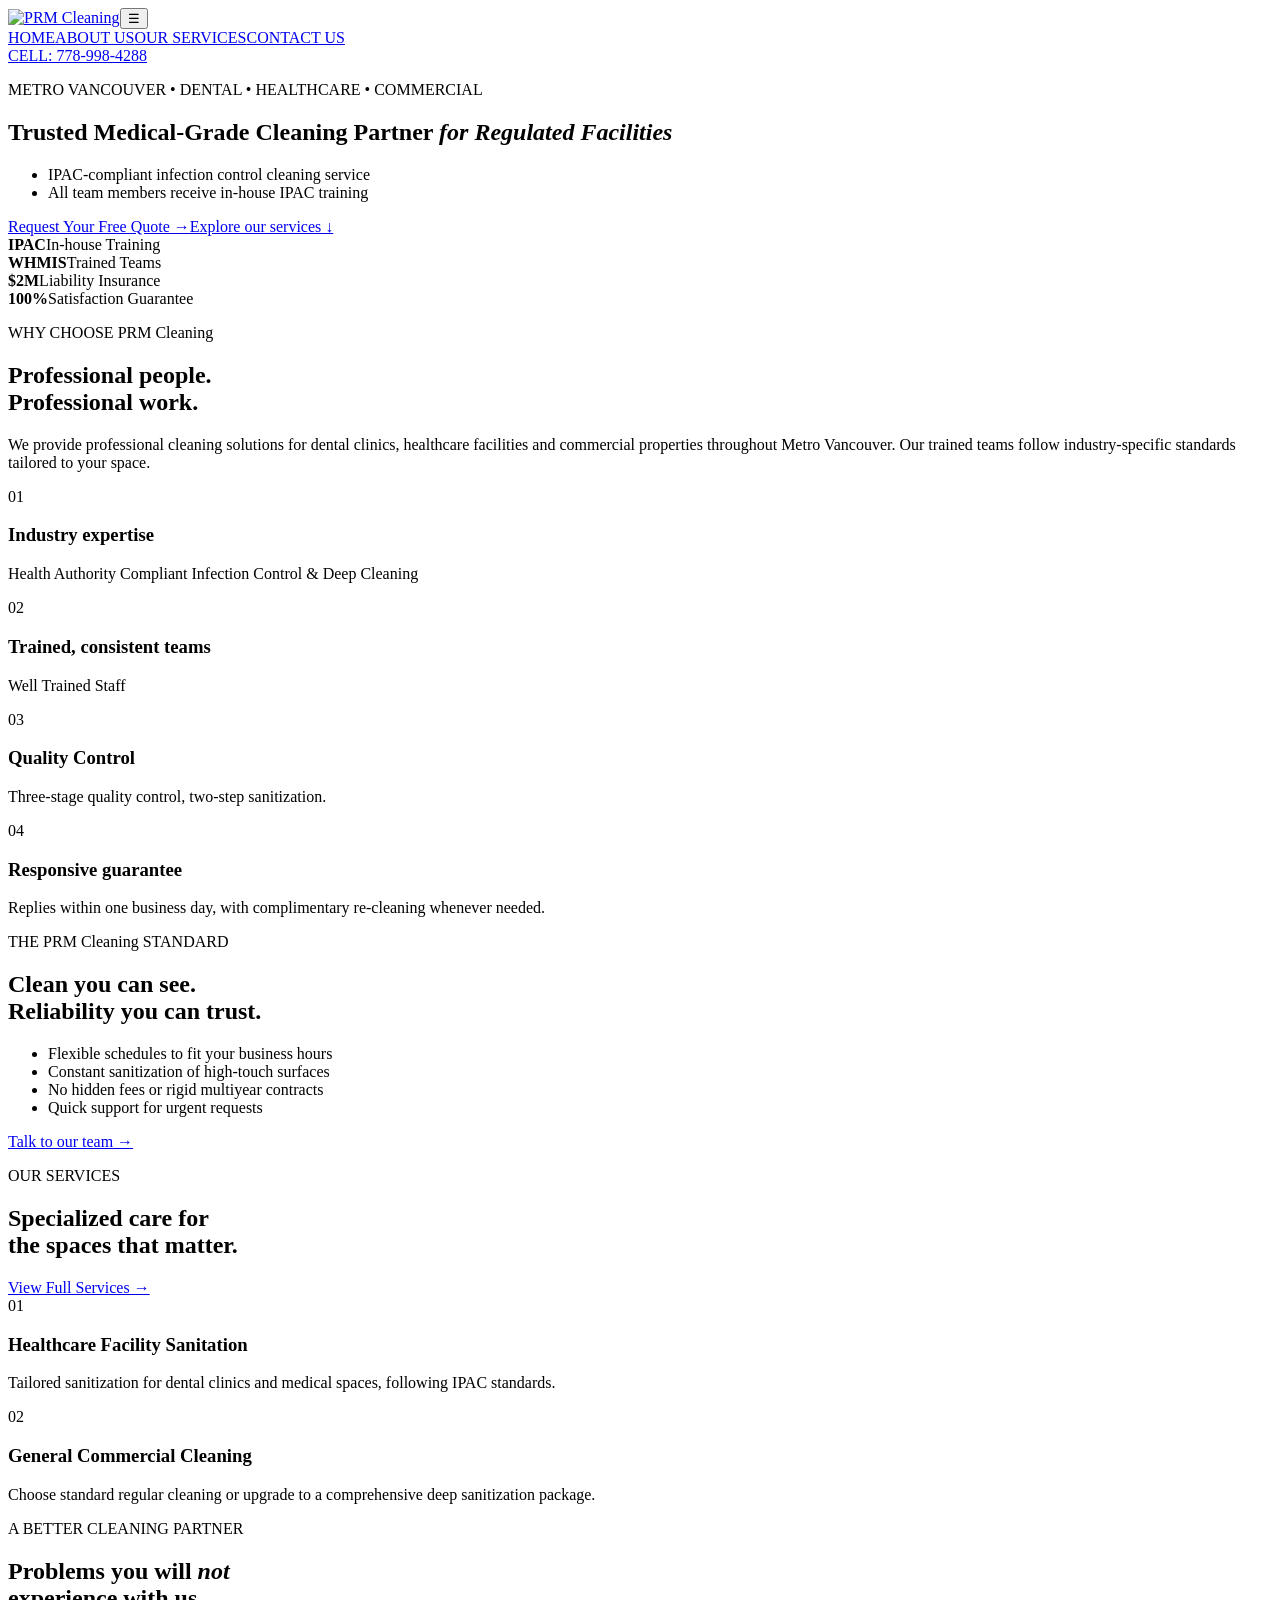
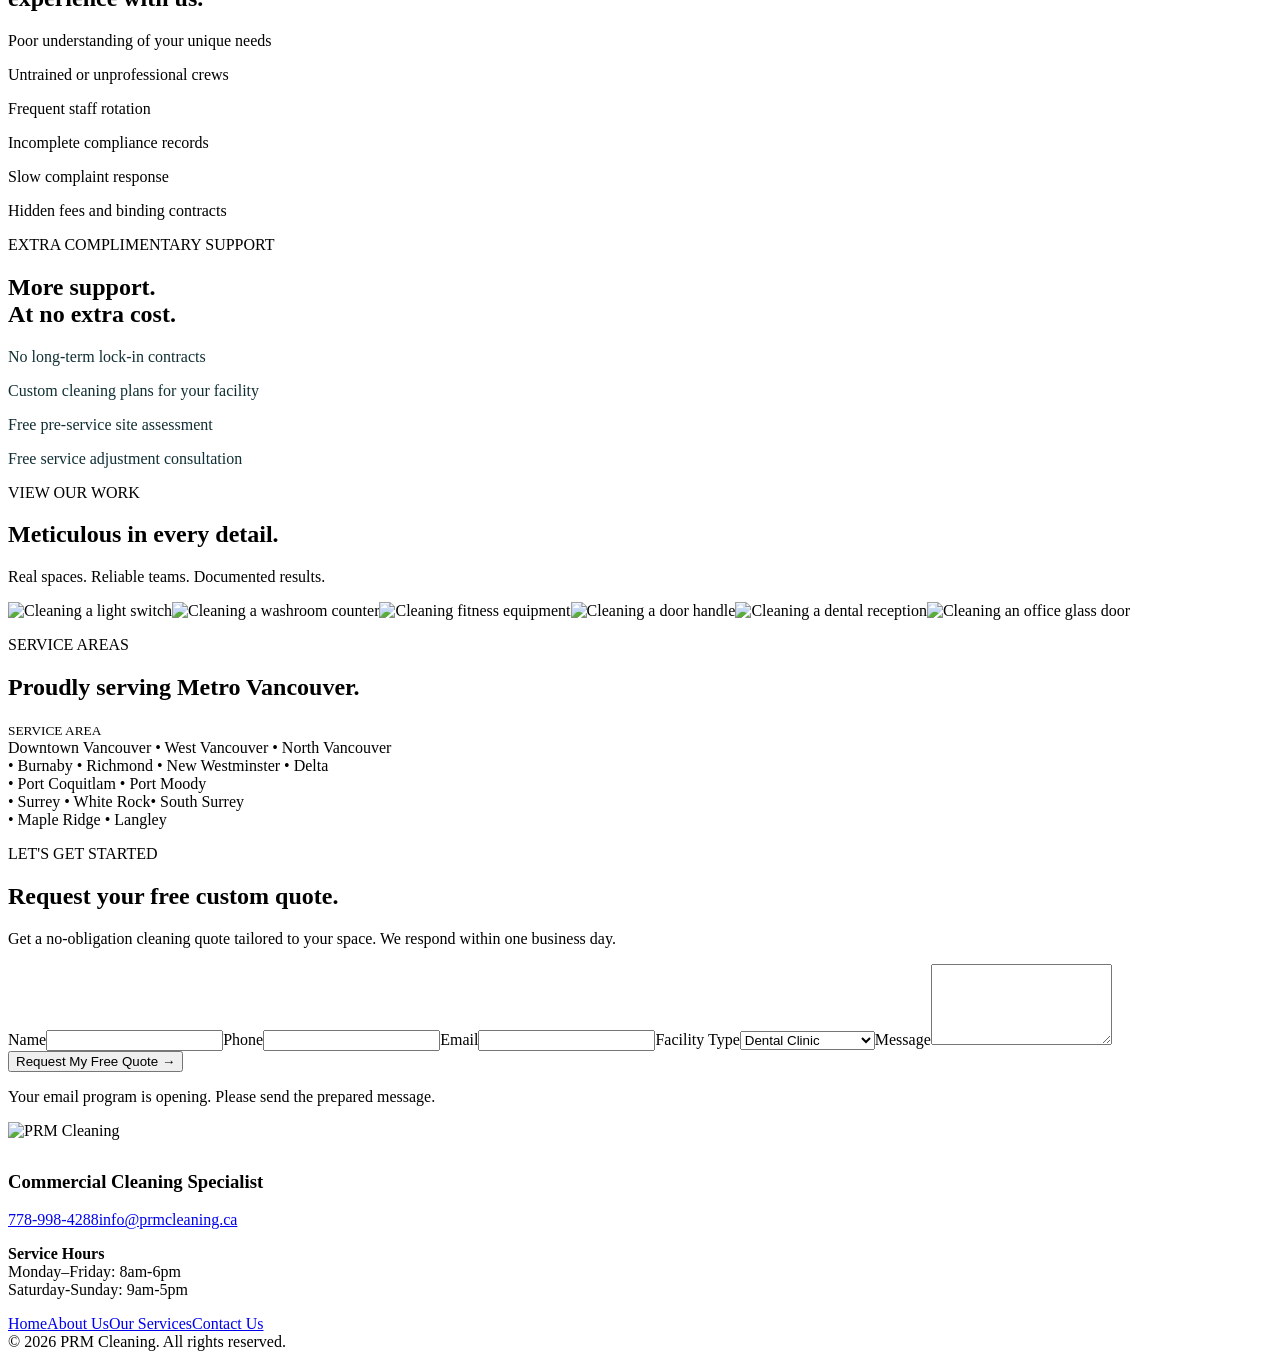
==== index.html @ 51bcb03b "Add files via upload" ====
<!--
PRM Cleaning Official Website Homepage Modification Instructions:
1. Modify Text: Directly locate the English text on the screen within this file and replace it.
2. Replace Images: Place the new images in the `images` folder; if keeping the original filename, no code modification is needed; if renaming, please modify the corresponding image path in `css/style.css`.
3. Add/Delete Sections: Each complete `<section>...</section>` is a section, which can be copied, moved, or deleted entirely. Common colors and responsive layout are in `css/style.css`.
-->
<!doctype html>
<html lang="en">

<head>
  <meta charset="utf-8">
  <meta name="viewport" content="width=device-width,initial-scale=1">
 <meta name="description" content="Professional commercial, medical and dental cleaning across Metro Vancouver. IPAC-aligned cleaning for clinics, healthcare facilities and businesses.">
  <title>Commercial, Medical & Dental Cleaning | Metro Vancouver | PRM Cleaning</title>
  <link rel="icon" type="image/png" href="images/logo.png">
  <link rel="stylesheet" href="css/style.css">
  <script src="js/main.js" defer></script>
  <link rel="canonical" href="https://PRM Cleaningcleaningsolutions.com/">
</head>

<body>
  <header class="site-header"><a class="logo" href="index.html"><img src="images/logo.png" alt="PRM Cleaning "></a><button class="menu-toggle" aria-expanded="false"
      aria-label="Open menu">☰</button>
    <nav class="site-nav"><a class="active" href="index.html">HOME</a><a href="about.html">ABOUT US</a><a
        href="our-service.html">OUR SERVICES</a><a href="contact.html">CONTACT US</a></nav>
    <div class="top-contact"><a href="tel:7789984288">CELL: 778-998-4288</a></div>
  </header>
  <main>
    <section class="home-hero">
      <div class="hero-copy">
        <p class="eyebrow">METRO VANCOUVER • DENTAL • HEALTHCARE • COMMERCIAL</p>
        <h1>Trusted Medical-Grade Cleaning Partner <em>for Regulated Facilities</em></h1>
        <ul class="hero-points">
          <li>IPAC-compliant infection control cleaning service</li>
          <li>All team members receive in-house IPAC training</li>
        </ul>
        <div class="hero-actions"><a class="button" href="#quote">Request Your Free Quote →</a><a
            href="our-service.html">Explore our services ↓</a></div>
      </div>
      <div class="trust-bar">
        <div><strong>IPAC</strong><span>In-house Training</span></div>
        <div><strong>WHMIS</strong><span>Trained Teams</span></div>
        <div><strong>$2M</strong><span>Liability Insurance</span></div>
        <div><strong>100%</strong><span>Satisfaction Guarantee</span></div>
      </div>
    </section>
    <section class="section intro">
      <div>
        <p class="eyebrow dark">WHY CHOOSE PRM Cleaning</p>
        <h2>Professional people.<br>Professional work.</h2>
      </div>
      <p>We provide professional cleaning solutions for dental clinics, healthcare facilities and commercial properties
        throughout Metro Vancouver. Our trained teams follow industry-specific standards tailored to your space.</p>
    </section>
    <section class="features">
      <article><span>01</span>
        <h3>Industry expertise</h3>
        <p>Health Authority Compliant Infection Control & Deep Cleaning</p>
      </article>
      <article><span>02</span>
        <h3>Trained, consistent teams</h3>
        <p>Well Trained Staff</p>
      </article>
      <article><span>03</span>
        <h3>Quality Control</h3>
        <p>Three-stage quality control, two-step sanitization.</p>
      </article>
      <article><span>04</span>
        <h3>Responsive guarantee</h3>
        <p>Replies within one business day, with complimentary re-cleaning whenever needed.</p>
      </article>
    </section>
    <section class="split">
      <div class="split-image" role="img" aria-label="Detailed professional cleaning"></div>
      <div class="split-copy">
        <p class="eyebrow">THE PRM Cleaning STANDARD</p>
        <h2>Clean you can see.<br>Reliability you can trust.</h2>
        <ul class="check-list">
          <li>Flexible schedules to fit your business hours</li>
          <li>Constant sanitization of high-touch surfaces</li>
          <li>No hidden fees or rigid multiyear contracts</li>
          <li>Quick support for urgent requests</li>
        </ul><a class="button light" href="#quote">Talk to our team →</a>
      </div>
    </section>
    <section class="section">
      <div class="section-head" style="align-items: center">
        <div>
          <p class="eyebrow dark">OUR SERVICES</p>
          <h2>Specialized care for<br>the spaces that matter.</h2>
        </div><a class="button" href="our-service.html">View Full Services →</a>
      </div>
      <div class="service-grid">
        <article class="image-card home-dental">
          <div><span>01</span>
            <h3>Healthcare Facility Sanitation</h3>
            <p>Tailored sanitization for dental clinics and medical spaces, following IPAC standards.</p>
          </div>
        </article>
        <article class="image-card home-commercial">
          <div><span>02</span>
            <h3>General Commercial Cleaning</h3>
            <p>Choose standard regular cleaning or upgrade to a comprehensive deep sanitization package.</p>
          </div>
        </article>
      </div>
    </section>
    <section class="section dark-section">
      <div class="section-head">
        <div>
          <p class="eyebrow">A BETTER CLEANING PARTNER</p>
          <h2>Problems you will <em>not</em><br>experience with us.</h2>
        </div>
      </div>
      <div class="problem-grid">
        <p>Poor understanding of your unique needs</p>
        <p>Untrained or unprofessional crews</p>
        <p>Frequent staff rotation</p>
        <p>Incomplete compliance records</p>
        <p>Slow complaint response</p>
        <p>Hidden fees and binding contracts</p>
      </div>
    </section>
    <section class="section">
      <div class="section-head">
        <div>
          <p class="eyebrow dark">EXTRA COMPLIMENTARY SUPPORT</p>
          <h2>More support.<br>At no extra cost.</h2>
        </div>
      </div>
      <div class="extras" style="color:#102f34">
        <p>No long-term lock-in contracts</p>
        <p>Custom cleaning plans for your facility</p>
        <p>Free pre-service site assessment</p>
        <p>Free service adjustment consultation</p>
      </div>
    </section>
    <section class="section">
      <div class="section-head">
        <div>
          <p class="eyebrow dark">VIEW OUR WORK</p>
          <h2>Meticulous in every detail.</h2>
        </div>
        <p>Real spaces. Reliable teams. Documented results.</p>
      </div>
      <div class="gallery"><img src="images/work-1.jpeg" alt="Cleaning a light switch"><img src="images/work-2.jpeg"
          alt="Cleaning a washroom counter"><img src="images/work-3.jpeg" alt="Cleaning fitness equipment"><img
          src="images/work-4.jpeg" alt="Cleaning a door handle"><img src="images/work-5.jpeg"
          alt="Cleaning a dental reception"><img src="images/work-6.jpg" alt="Cleaning an office glass door"></div>
    </section>
    <section class="section areas">
      <p class="eyebrow">SERVICE AREAS</p>
      <h2>Proudly serving Metro Vancouver.</h2>
      <p><small>SERVICE AREA</small><br>Downtown Vancouver • West Vancouver • North Vancouver <br>• Burnaby • Richmond • New Westminster • Delta<br>• Port Coquitlam • Port Moody<br>•  Surrey • White Rock• South Surrey<br>• Maple Ridge • Langley</p>
    </section>
    <section class="section quote" id="quote">
      <div>
        <p class="eyebrow dark">LET'S GET STARTED</p>
        <h2>Request your free custom quote.</h2>
        <p>Get a no-obligation cleaning quote tailored to your space. We respond within one business day.</p>
      </div>
      <form class="quote-form"><label>Name<input name="Name" required></label><label>Phone<input name="Phone" type="tel"
            required></label><label>Email<input name="Email" type="email" required></label><label>Facility Type<select
            name="Facility Type">
            <option>Dental Clinic</option>
            <option>Medical Facility</option>
            <option>Commercial Space</option>
            <option>Residential</option>
          </select></label><label class="full">Message<textarea name="Message" rows="5"></textarea></label><button
          class="button full" type="submit">Request My Free Quote →</button>
        <p class="notice full">Your email program is opening. Please send the prepared message.</p>
      </form>
    </section>
  </main>
  <footer class="site-footer">
    <div class="footer-main">
      <div><img class="footer-logo" src="images/transpernt-logo.png" alt="PRM Cleaning" style=" padding-bottom: 12px;">
        <h3>Commercial Cleaning Specialist</h3>
        <div class="footer-contact"><a href="tel:7789984288">778-998-4288</a><a
            href="mailto:info@prmcleaning.ca">info@prmcleaning.ca</a>
          <p><strong>Service Hours</strong><br>Monday–Friday: 8am-6pm<br>Saturday-Sunday: 9am-5pm</p> 
        </div>
      </div>
      <nav class="footer-links"><a href="index.html">Home</a><a href="about.html">About Us</a><a
          href="our-service.html">Our Services</a><a href="contact.html">Contact Us</a></nav>
    </div>
    <div class="footer-bottom">© 2026 PRM Cleaning. All rights reserved.</div>
  </footer>
</body>

</html>
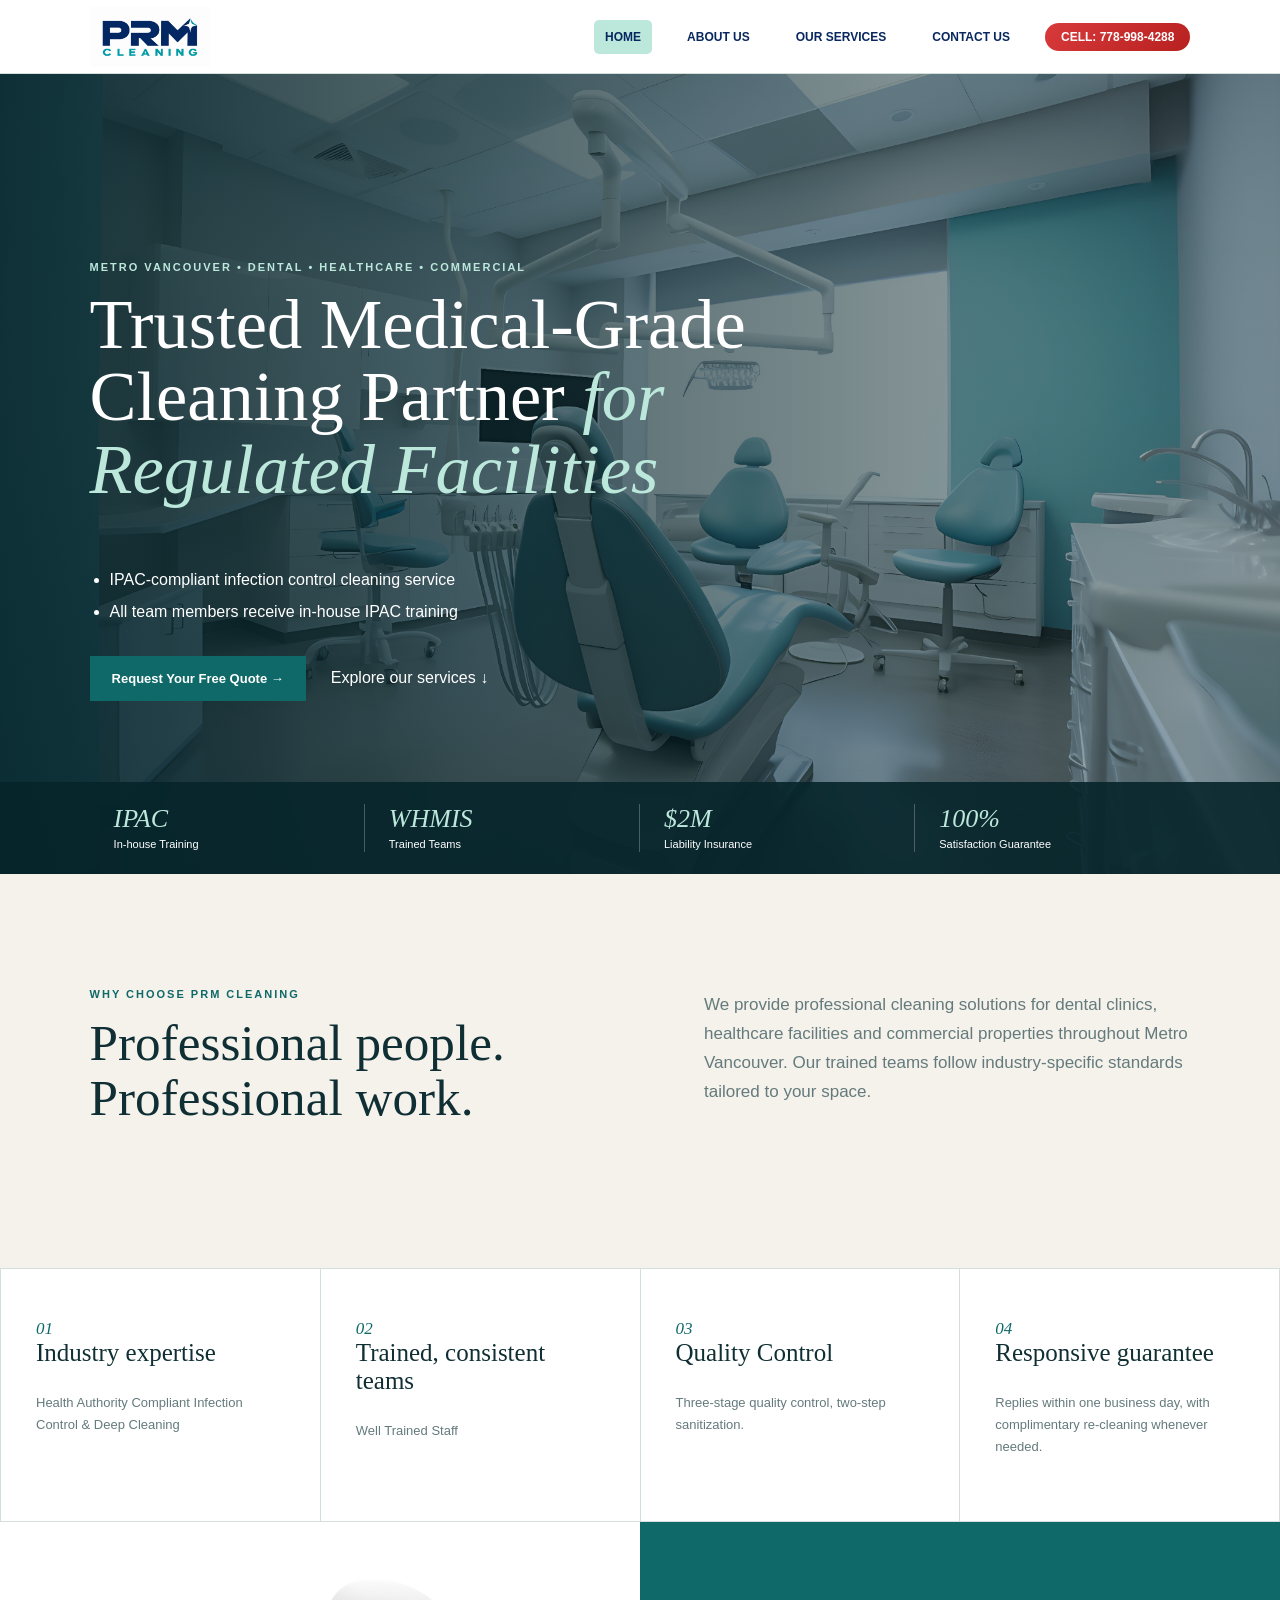
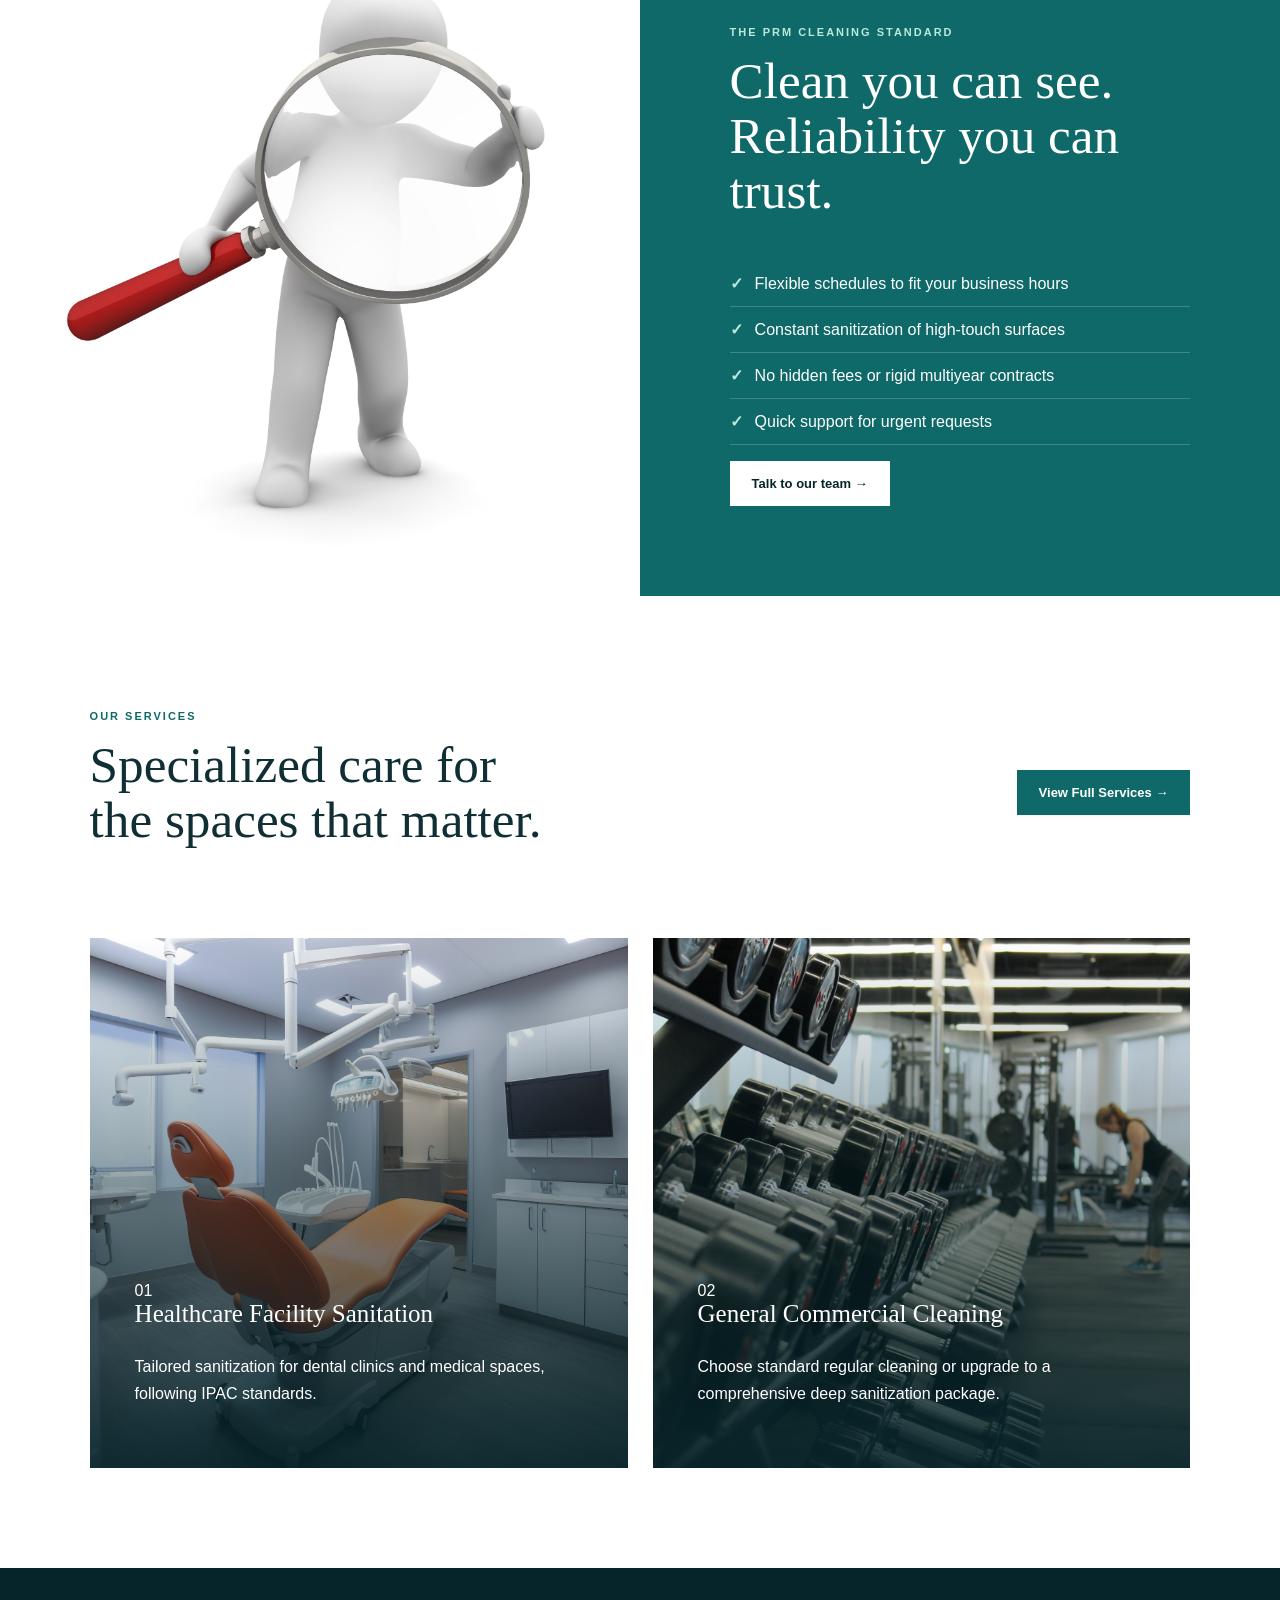
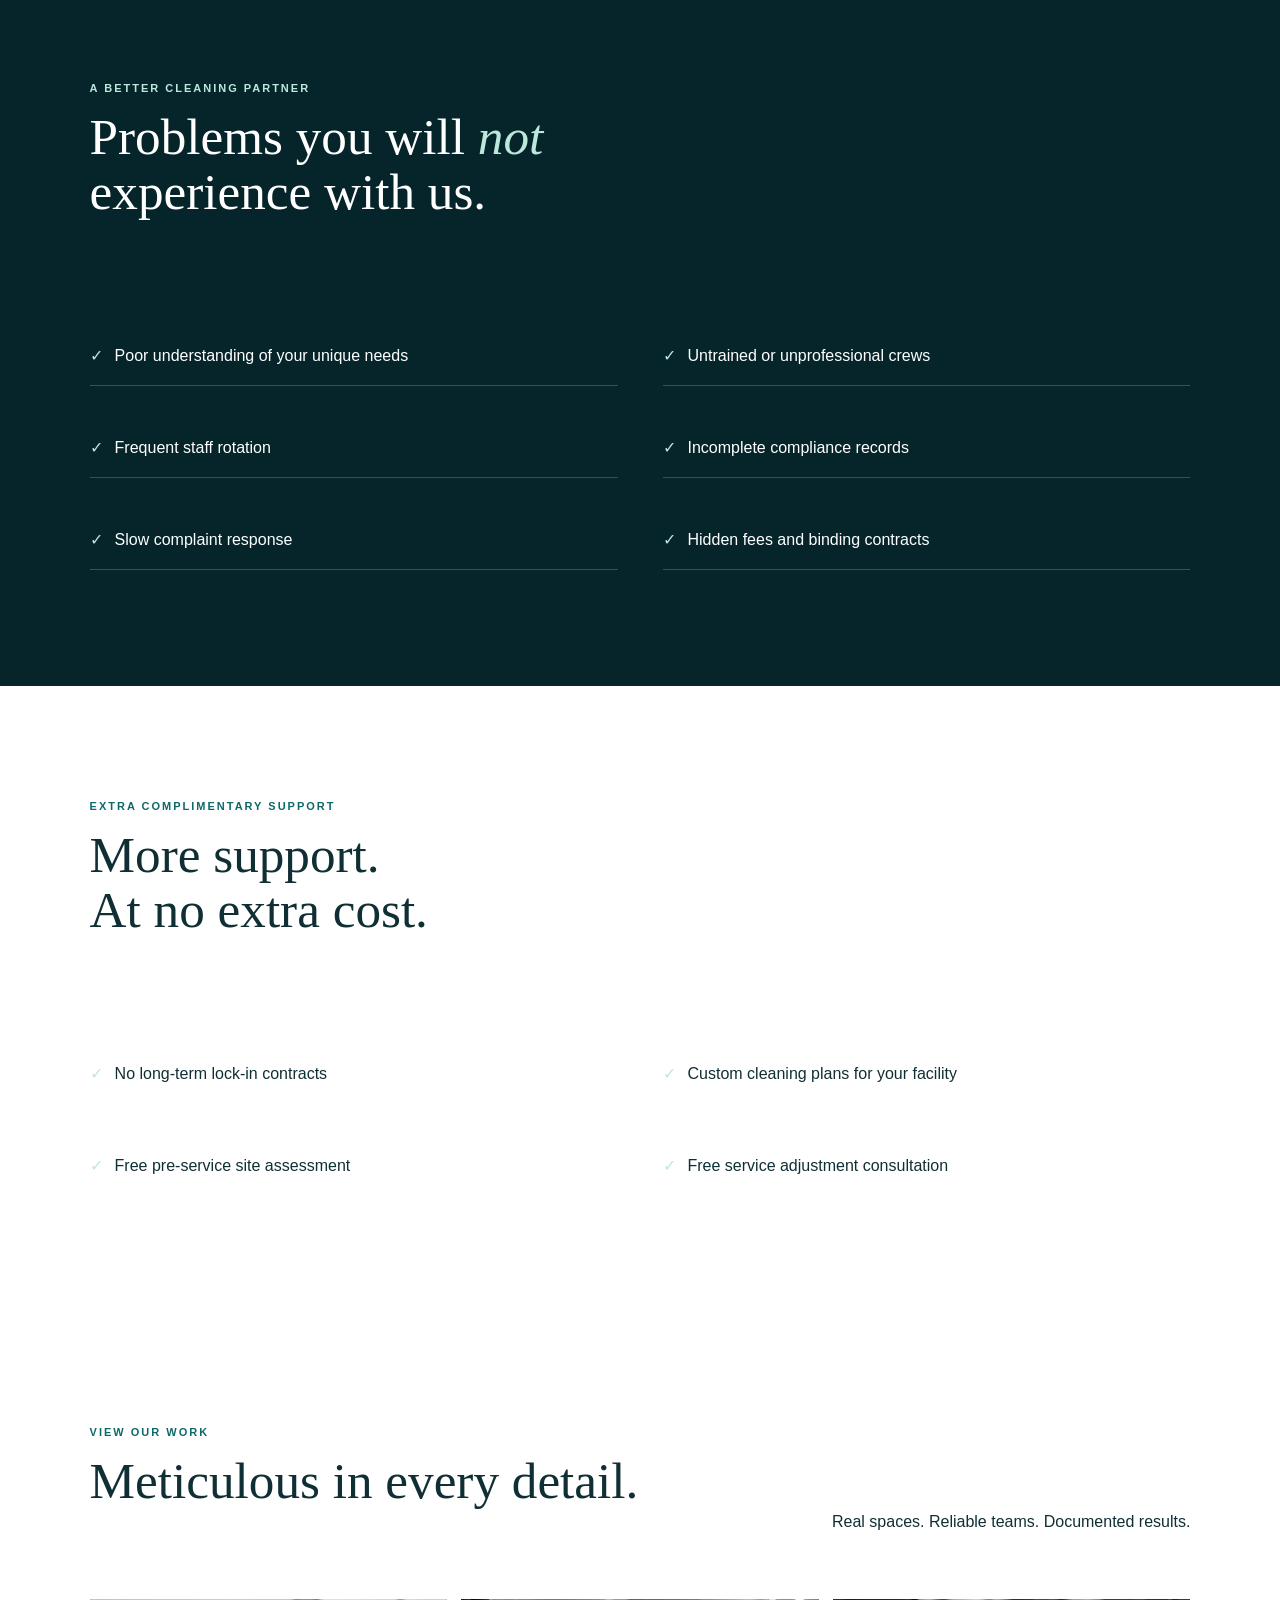
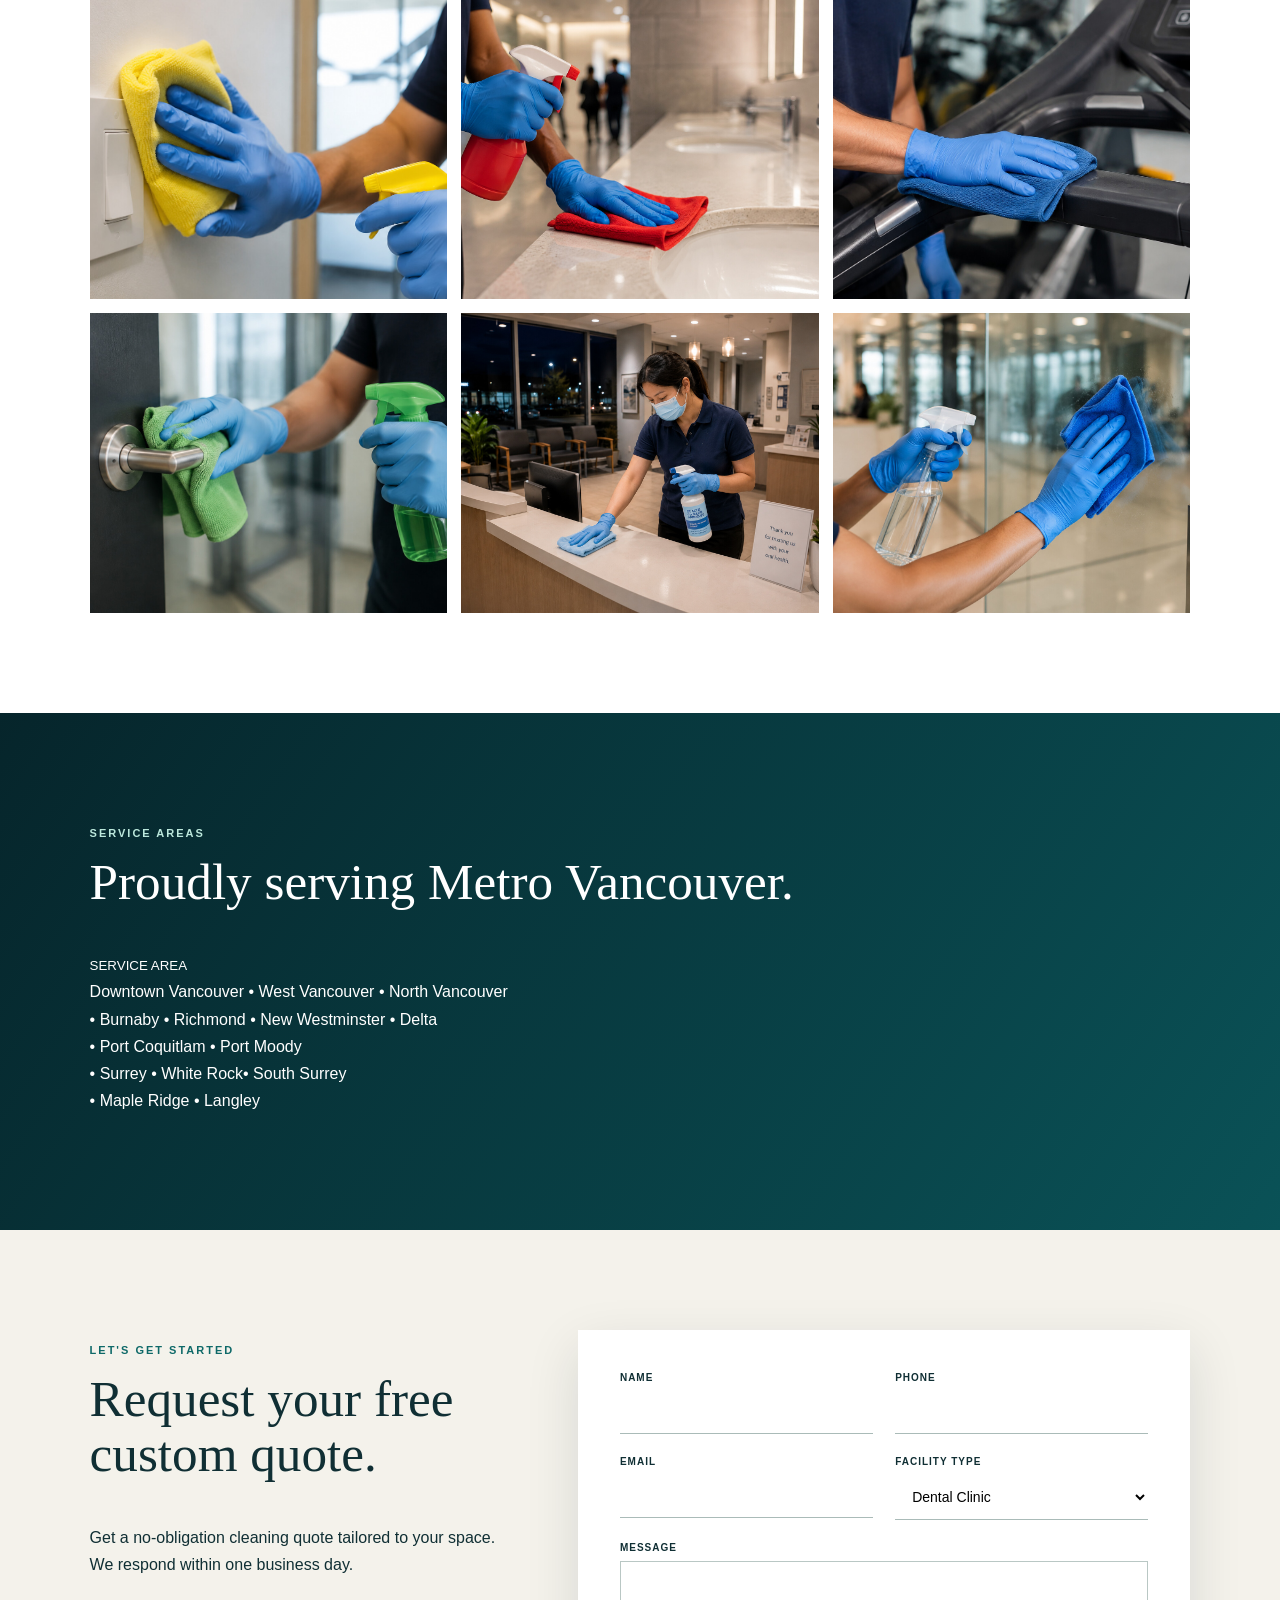
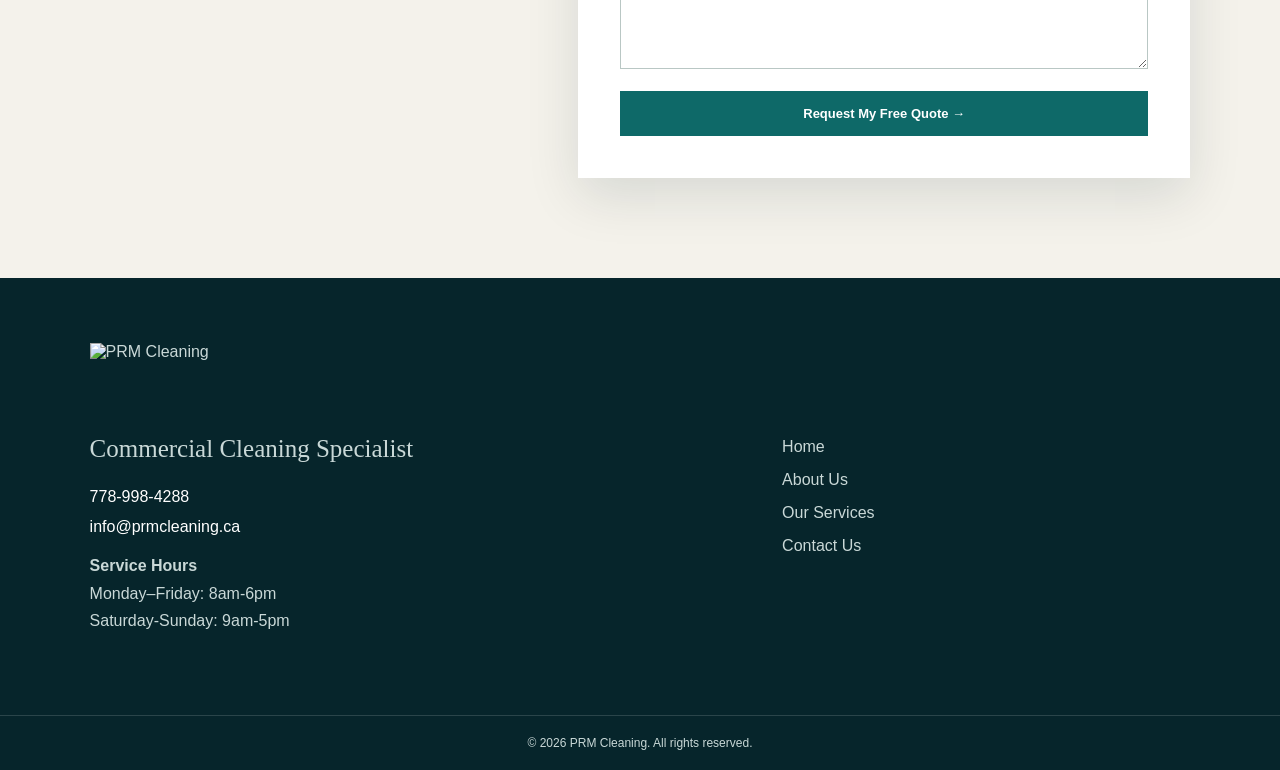
==== commit 2f08a772: "Add files via upload" ====
--- a/index.html
+++ b/index.html
@@ -174,7 +174,7 @@
   </main>
   <footer class="site-footer">
     <div class="footer-main">
-      <div><img class="footer-logo" src="images/transpernt-logo.png" alt="PRM Cleaning" style=" padding-bottom: 12px;">
+      <div><img class="footer-logo" src="images/transparent_logo.png" alt="PRM Cleaning" style=" padding-bottom: 12px;">
         <h3>Commercial Cleaning Specialist</h3>
         <div class="footer-contact"><a href="tel:7789984288">778-998-4288</a><a
             href="mailto:info@prmcleaning.ca">info@prmcleaning.ca</a>
--- a/css/style.css
+++ b/css/style.css
@@ -0,0 +1,872 @@
+/*
+PRM Cleaning Official Website Common Styles
+1. Change Color: Modify the color variable within `:root`.
+2. Change Desktop/Mobile Layout: Find `@media` to adjust breakpoints and layout.
+3. Add/Delete Sections: Copy or delete the entire `<section>` in the HTML, then reuse the class from this file.
+*/
+
+:root {
+  --navy: #06252b;
+  --teal: #0e6968;
+  --blue: #08275f;
+  --mint: #bce8dc;
+  --cream: #f4f2eb;
+  --ink: #102f34;
+  --muted: #657a7d;
+  --line: #d4dfdc;
+  --white: #fff;
+  --shadow: 0 18px 50px rgba(6, 37, 43, .12)
+}
+
+* {
+  box-sizing: border-box
+}
+
+html {
+  scroll-behavior: smooth
+}
+
+body {
+  margin: 0;
+  color: var(--ink);
+  font-family: Arial, Helvetica, sans-serif;
+  background: #fff
+}
+
+img {
+  max-width: 100%;
+  display: block
+}
+
+a {
+  color: inherit;
+  text-decoration: none
+}
+
+p {
+  line-height: 1.7
+}
+
+h1,
+h2,
+h3 {
+  font-family: Georgia, "Times New Roman", serif;
+  font-weight: 500;
+  margin-top: 0
+}
+
+h1 {
+  font-size: clamp(46px, 5.5vw, 82px);
+  line-height: 1.03
+}
+
+h2 {
+  font-size: clamp(36px, 4vw, 58px);
+  line-height: 1.08
+}
+
+h3 {
+  font-size: 25px
+}
+
+.eyebrow {
+  font-size: 11px;
+  font-weight: 800;
+  letter-spacing: 2px;
+  text-transform: uppercase;
+  color: var(--mint)
+}
+
+.eyebrow.dark {
+  color: var(--teal)
+}
+
+em {
+  color: var(--mint)
+}
+
+.top-contact {
+  height: 38px;
+  padding: 0;
+  display: flex;
+  align-items: center;
+  justify-content: flex-end;
+  background: #fff
+}
+
+.top-contact a {
+  padding: 7px 16px;
+  margin-left: 24px;
+  border-radius: 999px;
+  background: linear-gradient(135deg, #d83a3a, #b82020);
+  color: #fff;
+  font-size: 12px;
+  font-weight: 800
+}
+
+.site-header {
+  height: 74px;
+  padding: 0 7vw;
+  display: flex;
+  align-items: center;
+  /* justify-content: space-between; */
+  border-bottom: 1px solid var(--line);
+  background: #fff;
+  position: relative;
+  z-index: 20
+}
+
+.logo img {
+  /* width: 245px; */
+  height: 60px;
+  object-fit: cover
+}
+
+.site-nav {
+  display: flex;
+  gap: 24px;
+  align-items: center;
+  margin-left: auto;
+}
+
+.site-nav a {
+  padding: 10px 11px;
+  border-radius: 5px;
+  color: var(--blue);
+  font-size: 12px;
+  font-weight: 800
+}
+
+.site-nav a:hover,
+.site-nav a.active {
+  background: var(--mint)
+}
+
+.menu-toggle {
+  display: none;
+  border: 0;
+  background: var(--navy);
+  color: #fff;
+  padding: 10px 13px;
+  font-size: 20px;
+  border-radius: 4px
+}
+
+.button {
+  display: inline-flex;
+  align-items: center;
+  justify-content: center;
+  padding: 15px 22px;
+  background: var(--teal);
+  color: #fff;
+  font-weight: 800;
+  font-size: 13px;
+  border: 0;
+  cursor: pointer
+}
+
+.button.light {
+  background: #fff;
+  color: var(--navy)
+}
+
+.button:hover {
+  filter: brightness(.92)
+}
+
+.home-hero {
+  min-height: 800px;
+  position: relative;
+  display: flex;
+  align-items: center;
+  color: #fff;
+  background: url('../images/home-dental-clinic.jpg') center/cover
+}
+
+.home-hero:before,
+.page-hero:before {
+  content: "";
+  position: absolute;
+  inset: 0;
+  background: linear-gradient(90deg, rgba(6, 37, 43, .9), rgba(6, 37, 43, .35))
+}
+
+.hero-copy {
+  position: relative;
+  z-index: 2;
+  width: min(790px, 86vw);
+  margin-left: 7vw
+}
+
+.hero-copy p {
+  max-width: 650px
+}
+
+.hero-points {
+  padding-left: 20px;
+  line-height: 2
+}
+
+.hero-actions {
+  display: flex;
+  gap: 25px;
+  align-items: center;
+  margin-top: 28px
+}
+
+.trust-bar {
+  position: absolute;
+  z-index: 3;
+  bottom: 0;
+  left: 0;
+  right: 0;
+  background: rgba(6, 37, 43, .9);
+  display: grid;
+  grid-template-columns: repeat(4, 1fr);
+  padding: 22px 7vw
+}
+
+.trust-bar div {
+  padding: 0 24px;
+  border-right: 1px solid #ffffff40
+}
+
+.trust-bar div:last-child {
+  border: 0
+}
+
+.trust-bar strong {
+  display: block;
+  font: italic 26px Georgia;
+  color: var(--mint)
+}
+
+.trust-bar span {
+  font-size: 11px
+}
+
+.section {
+  padding: 100px 7vw
+}
+
+.section-head {
+  display: flex;
+  justify-content: space-between;
+  align-items: end;
+  gap: 40px;
+  margin-bottom: 48px
+}
+
+.intro {
+  display: grid;
+  grid-template-columns: 1fr 1fr;
+  gap: 10vw;
+  background: var(--cream)
+}
+
+.intro p:last-child {
+  font-size: 17px;
+  color: var(--muted)
+}
+
+.features {
+  display: grid;
+  grid-template-columns: repeat(4, 1fr);
+  gap: 1px;
+  background: var(--line);
+  padding: 1px
+}
+
+.features article {
+  background: #fff;
+  padding: 50px 35px
+}
+
+.features span,
+.number {
+  color: var(--teal);
+  font: italic 17px Georgia
+}
+
+.features p {
+  font-size: 13px;
+  color: var(--muted)
+}
+
+.split {
+  display: grid;
+  grid-template-columns: 1fr 1fr
+}
+
+.split-image {
+  min-height: 600px;
+  background: url('../images/home-magnifying-glass.jpg') center/contain no-repeat #fff
+}
+
+.split-copy {
+  padding: 90px 7vw;
+  background: var(--teal);
+  color: #fff
+}
+
+.check-list {
+  list-style: none;
+  padding: 0
+}
+
+.check-list li {
+  padding: 13px 0;
+  border-bottom: 1px solid #ffffff35
+}
+
+.check-list li:before {
+  content: "✓";
+  color: var(--mint);
+  margin-right: 12px;
+  font-weight: bold
+}
+
+.service-grid {
+  display: grid;
+  grid-template-columns: 1fr 1fr;
+  gap: 25px
+}
+
+.image-card {
+  min-height: 530px;
+  display: flex;
+  align-items: end;
+  position: relative;
+  color: #fff;
+  background-size: cover;
+  background-position: center
+}
+
+.image-card:before {
+  content: "";
+  position: absolute;
+  inset: 0;
+  background: linear-gradient(transparent, rgba(6, 37, 43, .9))
+}
+
+.image-card>div {
+  position: relative;
+  padding: 45px
+}
+
+.home-dental {
+  background-image: url('../images/home-service-dental.jpg')
+}
+
+.home-commercial {
+  background-image: url('../images/home-service-gym.jpg')
+}
+
+.dark-section {
+  background: var(--navy);
+  color: #fff
+}
+
+.problem-grid,
+.extras {
+  display: grid;
+  grid-template-columns: repeat(2, 1fr);
+  gap: 0 45px
+}
+
+.problem-grid p,
+.extras p {
+  border-bottom: 1px solid #ffffff32;
+  padding: 16px 0
+}
+
+.problem-grid p:before,
+.extras p:before {
+  content: "✓";
+  color: var(--mint);
+  margin-right: 12px
+}
+
+.gallery {
+  display: grid;
+  grid-template-columns: repeat(3, 1fr);
+  gap: 14px
+}
+
+.gallery img {
+  width: 100%;
+  height: 300px;
+  object-fit: cover
+}
+
+.areas {
+  background: linear-gradient(125deg, #06252b, #0a5257);
+  color: #fff
+}
+
+.quote {
+  display: grid;
+  grid-template-columns: .8fr 1.2fr;
+  gap: 80px;
+  background: var(--cream)
+}
+
+.quote-form {
+  background: #fff;
+  padding: 42px;
+  box-shadow: var(--shadow);
+  display: grid;
+  grid-template-columns: 1fr 1fr;
+  gap: 22px
+}
+
+.quote-form label {
+  font-size: 10px;
+  font-weight: 800;
+  letter-spacing: 1px;
+  text-transform: uppercase
+}
+
+.quote-form input,
+.quote-form select,
+.quote-form textarea {
+  display: block;
+  width: 100%;
+  margin-top: 8px;
+  padding: 13px;
+  border: 0;
+  border-bottom: 1px solid #aabbb8;
+  font: 14px Arial;
+  background: transparent
+}
+
+.quote-form textarea {
+  border: 1px solid #b9c7c4
+}
+
+.full {
+  grid-column: 1/-1
+}
+
+.page-hero {
+  min-height: 650px;
+  position: relative;
+  display: flex;
+  align-items: center;
+  color: #fff;
+  background-size: cover;
+  background-position: center
+}
+
+.page-hero .hero-copy {
+  margin-top: 30px
+}
+
+.about-hero {
+  background-image: url('../images/OUR\ TEAM.jpg');
+  background-position: center top
+}
+
+.services-hero {
+  background-image: url('../images/services-main.png')
+}
+
+.contact-hero {
+  background-image: linear-gradient(135deg, #06252b, #0e6968)
+}
+
+.about-intro {
+  text-align: center;
+  max-width: 1050px;
+  margin: auto
+}
+
+.about-groups {
+  background: var(--cream)
+}
+
+.about-group {
+  display: grid;
+  grid-template-columns: .65fr 1.35fr;
+  gap: 55px;
+  padding: 40px 0;
+  border-bottom: 1px solid var(--line)
+}
+
+.about-group ul {
+  margin: 0
+}
+
+.about-group li {
+  padding: 9px 0
+}
+
+.about-group li:marker {
+  color: var(--teal)
+}
+
+.service-cards {
+  display: flex;
+  flex-direction: column;
+  gap: 32px
+}
+
+.detail-card {
+  display: grid;
+  grid-template-columns: 42% 58%;
+  border: 1px solid var(--line);
+  min-height: 410px
+}
+
+.detail-card:nth-child(even) {
+  grid-template-columns: 58% 42%
+}
+
+.detail-card:nth-child(even) .card-image {
+  grid-column: 2;
+  grid-row: 1
+}
+
+.detail-card:nth-child(even) .card-body {
+  grid-column: 1;
+  grid-row: 1
+}
+
+.card-image {
+  min-height: 410px;
+  background-position: center;
+  background-size: cover
+}
+
+.dental-img {
+  background-image: url('../images/service-dental-new.jpg')
+}
+
+.medical-img {
+  background-image: url('../images/service-medical-new.jpg')
+}
+
+.commercial-img {
+  background-image: url('../images/service-commercial-new.jpg')
+}
+
+.residential-img {
+  background-image: url('../images/service-residential-new.jpg')
+}
+
+.card-body {
+  padding: 55px;
+  display: flex;
+  flex-direction: column;
+  justify-content: center
+}
+
+.card-type {
+  color: var(--teal);
+  font-size: 11px;
+  font-weight: bold;
+  letter-spacing: 1.5px
+}
+
+.card-body li {
+  margin: 12px 0
+}
+
+.process {
+  display: grid;
+  grid-template-columns: repeat(7, 1fr);
+  gap: 12px
+}
+
+.process div {
+  padding: 28px 17px;
+  background: #ffffff0d;
+  border-top: 2px solid var(--mint)
+}
+
+.process strong {
+  color: var(--mint)
+}
+
+.process p {
+  font-size: 12px
+}
+
+.safeguards {
+  display: grid;
+  grid-template-columns: 1fr 1.4fr;
+  gap: 80px
+}
+
+.safeguard-list div {
+  display: flex;
+  gap: 20px;
+  border-bottom: 1px solid var(--line);
+  padding: 19px 0
+}
+
+.faq {
+  max-width: 1000px;
+  margin: auto
+}
+
+.faq details {
+  border-bottom: 1px solid var(--line);
+  padding: 20px
+}
+
+.faq summary {
+  font-weight: 800;
+  cursor: pointer
+}
+
+.faq details p {
+  color: var(--muted)
+}
+
+.contact-layout {
+  display: grid;
+  grid-template-columns: .85fr 1.15fr
+}
+
+.contact-info {
+  background: linear-gradient(145deg, #06252b, #0a4d52);
+  color: #fff;
+  padding: 90px 7vw
+}
+
+.contact-methods {
+  margin-top: 40px;
+  border-top: 1px solid #ffffff40
+}
+
+.contact-methods a {
+  display: block;
+  padding: 22px 0;
+  border-bottom: 1px solid #ffffff40
+}
+
+.contact-form-wrap {
+  padding: 90px 7vw;
+  background: var(--cream)
+}
+
+.site-footer {
+  background: var(--navy);
+  color: #c9d8d7
+}
+
+.footer-main {
+  padding: 65px 7vw;
+  display: grid;
+  grid-template-columns: 1.5fr 1fr;
+  gap: 80px;
+  align-items: center
+}
+
+.footer-logo {
+  width: 220px;
+  height: 92px;
+  object-fit: cover
+}
+
+.footer-contact a {
+  display: block;
+  margin: 12px 0;
+  color: #fff
+}
+
+.footer-links {
+  display: flex;
+  flex-direction: column;
+  gap: 15px
+}
+
+.footer-bottom {
+  padding: 20px 7vw;
+  border-top: 1px solid #ffffff25;
+  text-align: center;
+  font-size: 12px
+}
+
+.notice {
+  display: none;
+  margin-top: 15px;
+  padding: 12px;
+  background: #e9f5f1;
+  color: var(--teal);
+  font-weight: bold
+}
+
+@media(max-width:950px) {
+  .site-nav {
+    display: none;
+    position: absolute;
+    top: 74px;
+    left: 0;
+    right: 0;
+    background: #fff;
+    padding: 18px 7vw;
+    flex-direction: column;
+    align-items: stretch;
+    box-shadow: var(--shadow)
+  }
+
+  .site-nav.open {
+    display: flex
+  }
+
+  .menu-toggle {
+    display: block
+    margin-left: auto;
+  }
+
+  .features {
+    grid-template-columns: 1fr 1fr
+  }
+
+  .split,
+  .intro,
+  .quote,
+  .contact-layout,
+  .safeguards {
+    grid-template-columns: 1fr
+  }
+
+  .service-grid {
+    grid-template-columns: 1fr
+  }
+
+  .process {
+    grid-template-columns: repeat(4, 1fr)
+  }
+
+  .section-head {
+    align-items: start;
+    flex-direction: column
+  }
+
+  .gallery {
+    grid-template-columns: 1fr 1fr
+  }
+
+  .detail-card,
+  .detail-card:nth-child(even) {
+    grid-template-columns: 42% 58%
+  }
+
+  .detail-card:nth-child(even) .card-image {
+    grid-column: 1
+  }
+
+  .detail-card:nth-child(even) .card-body {
+    grid-column: 2
+  }
+
+  .trust-bar {
+    grid-template-columns: 1fr 1fr
+  }
+}
+
+@media(max-width:620px) {
+  .top-contact {
+    padding: 0
+  }
+
+  .site-header {
+    height: 66px;
+    padding: 0 4vw
+  }
+
+  .logo img {
+    width: 205px;
+    height: 58px
+  }
+
+  .site-nav {
+    top: 66px
+  }
+
+  .section {
+    padding: 72px 6vw
+  }
+
+  .home-hero {
+    min-height: 790px;
+    align-items: flex-start;
+    padding-top: 90px
+  }
+
+  .hero-copy {
+    margin-left: 6vw
+  }
+
+  .hero-actions {
+    align-items: flex-start;
+    flex-direction: column
+  }
+
+  .trust-bar {
+    padding: 15px 5vw
+  }
+
+  .trust-bar div {
+    padding: 8px
+  }
+
+  .features,
+  .gallery,
+  .problem-grid,
+  .extras {
+    grid-template-columns: 1fr
+  }
+
+  .split-image {
+    min-height: 360px
+  }
+
+  .image-card {
+    min-height: 440px
+  }
+
+  .quote-form {
+    padding: 28px 22px;
+    grid-template-columns: 1fr
+  }
+
+  .full {
+    grid-column: auto
+  }
+
+  .page-hero {
+    min-height: 540px
+  }
+
+  .about-group {
+    grid-template-columns: 1fr;
+    gap: 10px
+  }
+
+  .detail-card,
+  .detail-card:nth-child(even) {
+    display: block;
+    min-height: 0
+  }
+
+  .card-image {
+    min-height: 250px
+  }
+
+  .card-body {
+    padding: 35px 25px
+  }
+
+  .process {
+    grid-template-columns: 1fr 1fr
+  }
+
+  .footer-main {
+    grid-template-columns: 1fr;
+    gap: 35px
+  }
+}
